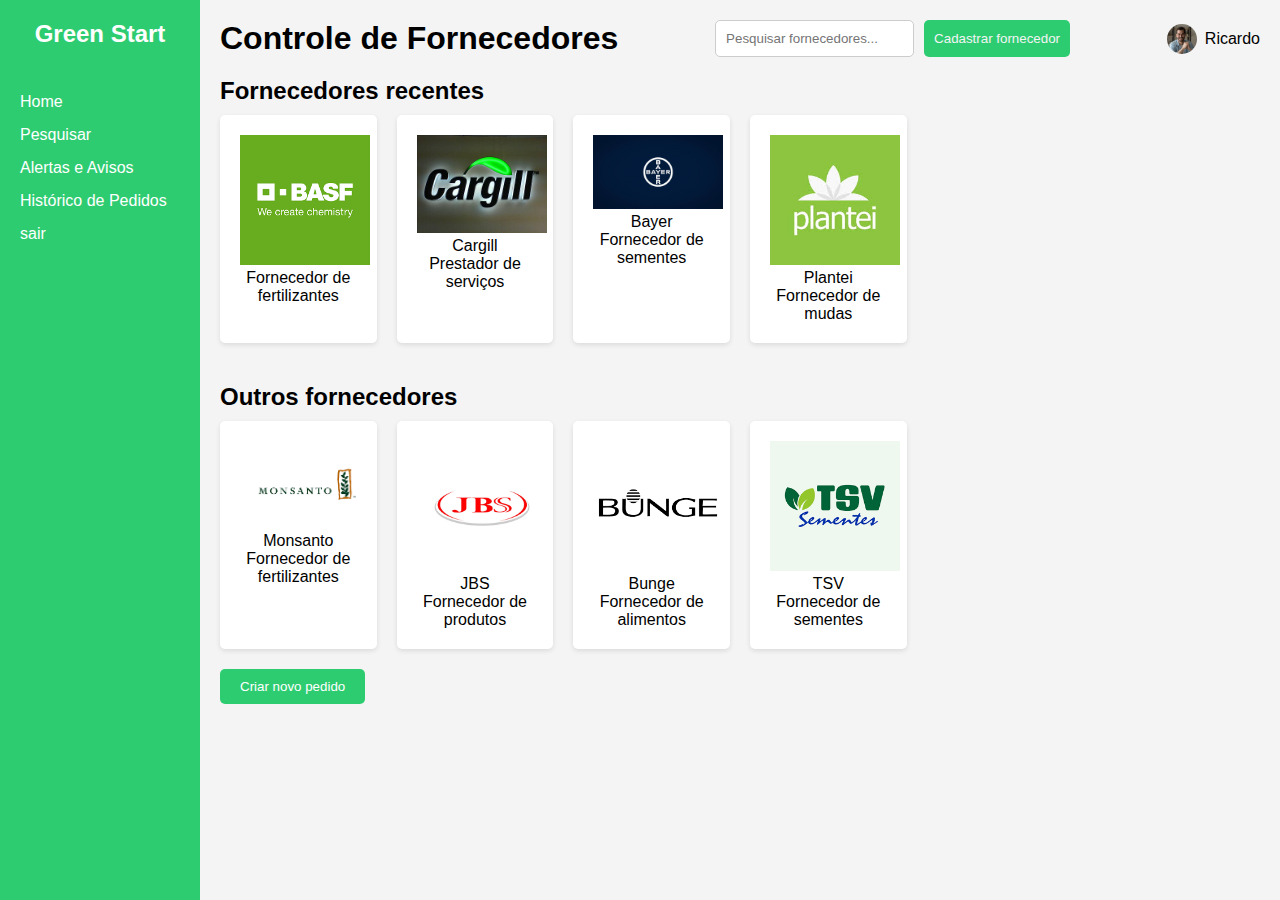
==== fornecedores.html @ 9da6b22e "Add files via upload" ====
<!DOCTYPE html>
<html lang="pt-BR">
<head>
    <meta charset="UTF-8">
    <meta name="viewport" content="width=device-width, initial-scale=1.0">
    <link rel="stylesheet" href="fornecedores.css">
    <title>Controle de Fornecedores</title>
</head>
<body>
    <div class="container">
        <aside class="sidebar">
            <h2>Green Start</h2>
            <nav>
                <ul>
                    <li><a href="#">Home</a></li>
                    <li><a href="#">Pesquisar</a></li>
                    <li><a href="#">Alertas e Avisos</a></li>
                    <li><a href="#">Histórico de Pedidos</a></li>
                </ul>
            </nav>
           
         <a id="logoutButton" href="login.html"> sair</a>
        </aside>
        <script>
            document.getElementById('logoutButton').addEventListener('click', function() {
                const confirmLogout = confirm("Deseja sair de sua conta?");
                if (confirmLogout) {
                    window.location.href = "login.html"; // Redireciona para a página de login
                }
            });
        </script>

        <main class="main-content">
            <header>
                <h1>Controle de Fornecedores</h1>
                <div class="search-bar">
                    <input type="text" placeholder="Pesquisar fornecedores...">
                    <button class="cadastrar-btn"><a href="cadastro.html">Cadastrar fornecedor</a></button>
                </div>
                <div class="user">
                    <a href="#">
                        <img class="user-img" src="imagemUsuario.png" alt="imagem usuario">
                        Ricardo
                    </a>
                </div>
            
            </header>
            <section class="fornecedores">
                <h2>Fornecedores recentes</h2>
                <div class="fornecedor-grid">
                    <a href="#" class="fornecedor-card"> <img class="imagem-fornecedor" src="basf.png" alt="imagem basf"> <br><span>Fornecedor de fertilizantes</span></a>
                    <a href="#" class="fornecedor-card"><img class="imagem-fornecedor" src="cargill.jpg" alt="imagem cargill">Cargill<br><span>Prestador de serviços</span></a>
                    <a href="#" class="fornecedor-card"><img class="imagem-fornecedor" src="bayer.jpeg" alt="imagem bayer">Bayer<br><span>Fornecedor de sementes</span></a>
                    <a href="#" class="fornecedor-card"><img class="imagem-fornecedor" src="plantei.jpeg" alt="imagem plantei">Plantei<br><span>Fornecedor de mudas</span></a>
                </div>
                <div class="spacer"></div> 
                <h2>Outros fornecedores</h2>
                <div class="fornecedor-grid">
                    <a href="#" class="fornecedor-card"><img class="imagem-fornecedor" src="monsanto.png" alt="imagem monsanto">Monsanto<br><span>Fornecedor de fertilizantes</span></a>
                    <a href="#" class="fornecedor-card"><img class="imagem-fornecedor" src="jbs.png" alt="imagem jbs">JBS<br><span>Fornecedor de produtos</span></a>
                    <a href="#" class="fornecedor-card"><img class="imagem-fornecedor" src="bunge.png" alt="imagem bunge">Bunge<br><span>Fornecedor de alimentos</span></a>
                    <a href="#" class="fornecedor-card"><img class="imagem-fornecedor" src="tsv.png" alt="tsv">TSV<br><span>Fornecedor de sementes</span></a>
                </div>
            </section>
            <button class="new-order-btn"><a href="criar-pedido.html">Criar novo pedido</a></button>
        </main>
    </div>
    <script src="script.js"></script>
</body>
</html>
---- fornecedores.css ----
* {
    box-sizing: border-box;
    margin: 0;
    padding: 0;
}

body {
    font-family: Arial, sans-serif;
    background-color: #f4f4f4;
    display: flex;
    height: 100vh;
}


.container {
    display: flex;
    flex: 1;
}

.sidebar {
    width: 200px;
    background-color: #2ecc71;
    padding: 20px;
    color: white;
    height: 100%; 
}

.sidebar h2 {
    text-align: center;
    padding-bottom: 30px;
}

.sidebar nav ul {
    list-style: none;
}

.sidebar nav ul li {
    margin: 15px 0;
}

.sidebar nav ul li a {
    color: white;
    text-decoration: none;
}
.sidebar a{
    text-decoration: none;
    color: white;
}

.main-content {
    flex: 1;
    padding: 20px;
    overflow-y: auto; 
}

header {
    display: flex;
    justify-content: space-between;
    align-items: center;
}

.user {
    display: flex;
    align-items: center; /* Alinha verticalmente a imagem e o texto */
}

.user a {
    text-decoration: none;
    color: black;
    display: flex; /* Permite que a imagem e o texto fiquem na mesma linha */
    align-items: center; /* Alinha verticalmente a imagem e o texto */
}

.user-img {
    width: 30px;
    height: 30px; /* Adiciona altura para manter a proporção */
    border-radius: 100%;
    margin-right: 8px; /* Adiciona espaço entre a imagem e o texto */
}
.search-bar {
    display: flex;
}

.search-bar a{
    text-decoration: none;
    color: #f4f4f4;
}

.search-bar input {
    padding: 10px;
    border: 1px solid #ccc;
    border-radius: 5px;
}

.search-bar .cadastrar-btn {
    padding: 10px;
    margin-left: 10px;
    background-color: #2ecc71;
    color: white;
    border: none;
    border-radius: 5px;
    cursor: pointer;
}

.fornecedores {
    margin-top: 20px;
}

.imagem-fornecedor{
   width: 130px;
}

.fornecedor-grid {
    display: grid;
    grid-template-columns: repeat(auto-fill, minmax(150px, 1fr));
    gap: 20px;
    margin-top: 10px;
}

.fornecedor-card {
    background-color: white;
    padding: 20px;
    border-radius: 5px;
    box-shadow: 0 2px 5px rgba(0, 0, 0, 0.1);
    text-align: center;
    text-decoration: none; /* Remove underline dos links */
    color: black; /* Cor do texto */
}

.fornecedor-card:hover {
    background-color: #e8e8e8; /* Efeito hover */
}

.spacer {
    height: 40px; /* Altura do espaço entre as seções */
}

.new-order-btn {
    margin-top: 20px;
    padding: 10px 20px;
    background-color: #2ecc71;
    color: white;
    border: none;
    border-radius: 5px;
    cursor: pointer;
}

.new-order-btn a{
    text-decoration: none;
    color: white;
}
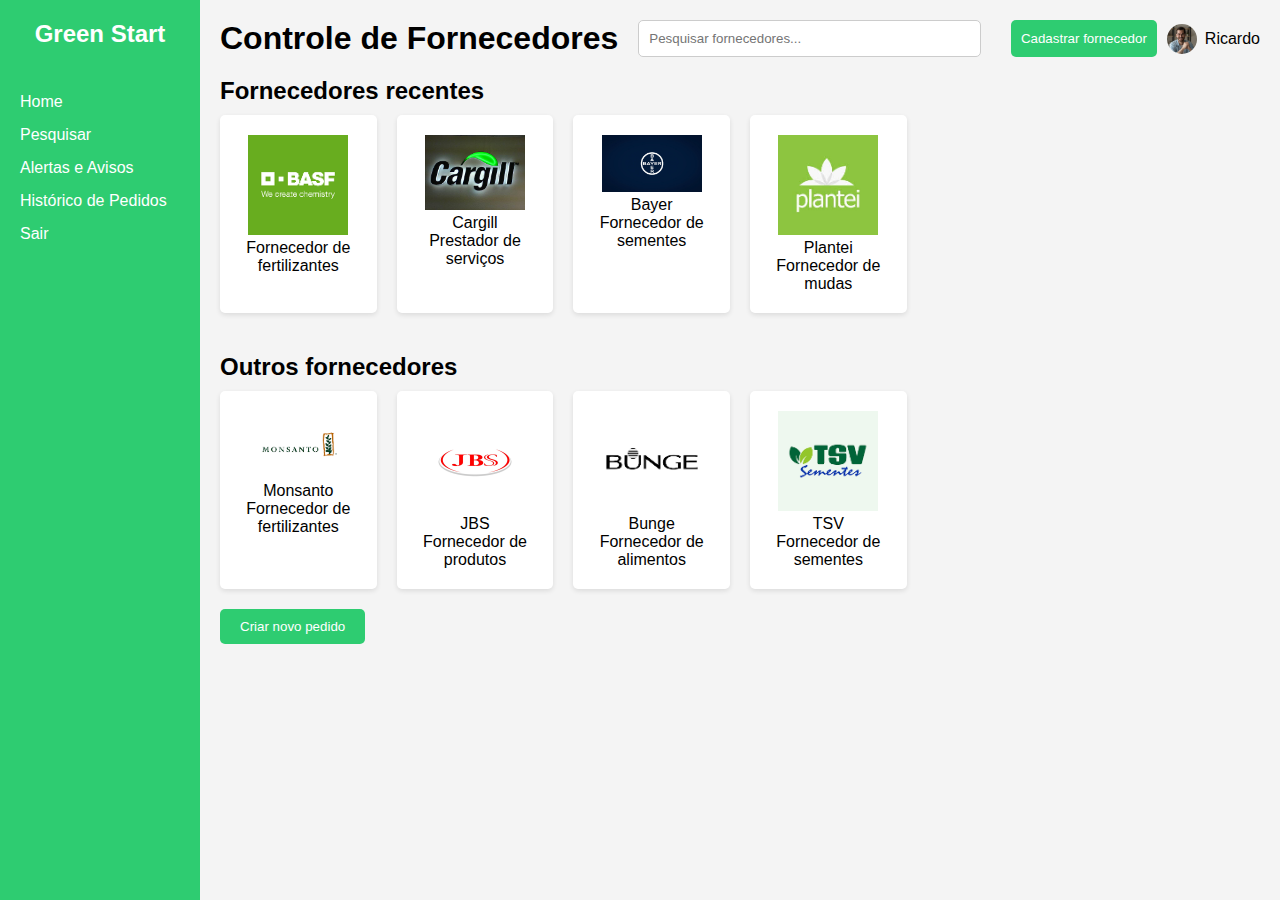
==== commit 13e2caaa: "Add files via upload" ====
--- a/fornecedores.html
+++ b/fornecedores.html
@@ -8,7 +8,7 @@
 </head>
 <body>
     <div class="container">
-        <aside class="sidebar">
+        <aside class="sidebar" id="sidebar">
             <h2>Green Start</h2>
             <nav>
                 <ul>
@@ -18,17 +18,8 @@
                     <li><a href="#">Histórico de Pedidos</a></li>
                 </ul>
             </nav>
-           
-         <a id="logoutButton" href="login.html"> sair</a>
+            <a id="logoutButton" href="login.html">Sair</a>
         </aside>
-        <script>
-            document.getElementById('logoutButton').addEventListener('click', function() {
-                const confirmLogout = confirm("Deseja sair de sua conta?");
-                if (confirmLogout) {
-                    window.location.href = "login.html"; // Redireciona para a página de login
-                }
-            });
-        </script>
 
         <main class="main-content">
             <header>
@@ -43,8 +34,8 @@
                         Ricardo
                     </a>
                 </div>
-            
             </header>
+
             <section class="fornecedores">
                 <h2>Fornecedores recentes</h2>
                 <div class="fornecedor-grid">
@@ -53,7 +44,7 @@
                     <a href="#" class="fornecedor-card"><img class="imagem-fornecedor" src="bayer.jpeg" alt="imagem bayer">Bayer<br><span>Fornecedor de sementes</span></a>
                     <a href="#" class="fornecedor-card"><img class="imagem-fornecedor" src="plantei.jpeg" alt="imagem plantei">Plantei<br><span>Fornecedor de mudas</span></a>
                 </div>
-                <div class="spacer"></div> 
+                <div class="spacer"></div>
                 <h2>Outros fornecedores</h2>
                 <div class="fornecedor-grid">
                     <a href="#" class="fornecedor-card"><img class="imagem-fornecedor" src="monsanto.png" alt="imagem monsanto">Monsanto<br><span>Fornecedor de fertilizantes</span></a>
@@ -65,6 +56,14 @@
             <button class="new-order-btn"><a href="criar-pedido.html">Criar novo pedido</a></button>
         </main>
     </div>
-    <script src="script.js"></script>
+
+    <script>
+        document.getElementById('logoutButton').addEventListener('click', function() {
+            const confirmLogout = confirm("Deseja sair de sua conta?");
+            if (confirmLogout) {
+                window.location.href = "login.html"; // Redireciona para a página de login
+            }
+        });
+    </script>
 </body>
 </html>
--- a/fornecedores.css
+++ b/fornecedores.css
@@ -11,7 +11,6 @@
     height: 100vh;
 }
 
-
 .container {
     display: flex;
     flex: 1;
@@ -22,7 +21,8 @@
     background-color: #2ecc71;
     padding: 20px;
     color: white;
-    height: 100%; 
+    height: 100%;
+    display: block;
 }
 
 .sidebar h2 {
@@ -42,7 +42,8 @@
     color: white;
     text-decoration: none;
 }
-.sidebar a{
+
+.sidebar a {
     text-decoration: none;
     color: white;
 }
@@ -50,7 +51,7 @@
 .main-content {
     flex: 1;
     padding: 20px;
-    overflow-y: auto; 
+    overflow-y: auto;
 }
 
 header {
@@ -61,40 +62,42 @@
 
 .user {
     display: flex;
-    align-items: center; /* Alinha verticalmente a imagem e o texto */
+    align-items: center;
 }
 
 .user a {
     text-decoration: none;
     color: black;
-    display: flex; /* Permite que a imagem e o texto fiquem na mesma linha */
-    align-items: center; /* Alinha verticalmente a imagem e o texto */
+    display: flex;
+    align-items: center;
 }
 
 .user-img {
     width: 30px;
-    height: 30px; /* Adiciona altura para manter a proporção */
+    height: 30px;
     border-radius: 100%;
-    margin-right: 8px; /* Adiciona espaço entre a imagem e o texto */
+    margin-right: 8px;
 }
+
 .search-bar {
     display: flex;
-}
-
-.search-bar a{
-    text-decoration: none;
-    color: #f4f4f4;
+    flex: 1;
+    justify-content: space-between;
 }
 
 .search-bar input {
     padding: 10px;
     border: 1px solid #ccc;
     border-radius: 5px;
+    flex: 1;
+    margin-left: 20px;
+    margin-right: 20px;
 }
 
-.search-bar .cadastrar-btn {
+.cadastrar-btn {
     padding: 10px;
     margin-left: 10px;
+    margin-right: 10px;
     background-color: #2ecc71;
     color: white;
     border: none;
@@ -102,12 +105,17 @@
     cursor: pointer;
 }
 
+.cadastrar-btn a{
+    text-decoration: none;
+    color: white;
+}
+
 .fornecedores {
     margin-top: 20px;
 }
 
-.imagem-fornecedor{
-   width: 130px;
+.imagem-fornecedor {
+    width: 100px;
 }
 
 .fornecedor-grid {
@@ -123,16 +131,16 @@
     border-radius: 5px;
     box-shadow: 0 2px 5px rgba(0, 0, 0, 0.1);
     text-align: center;
-    text-decoration: none; /* Remove underline dos links */
-    color: black; /* Cor do texto */
+    text-decoration: none;
+    color: black;
 }
 
 .fornecedor-card:hover {
-    background-color: #e8e8e8; /* Efeito hover */
+    background-color: #e8e8e8;
 }
 
 .spacer {
-    height: 40px; /* Altura do espaço entre as seções */
+    height: 40px;
 }
 
 .new-order-btn {
@@ -145,7 +153,37 @@
     cursor: pointer;
 }
 
-.new-order-btn a{
+.new-order-btn a {
     text-decoration: none;
     color: white;
 }
+
+/* Estilos responsivos */
+@media (max-width: 768px) {
+    .sidebar {
+        display: none;
+    }
+
+    .search-bar input {
+        width: 70%;
+    }
+
+    .user {
+        display: none;
+    }
+}
+
+@media (max-width: 480px) {
+    .search-bar input {
+        width: 100%;
+        margin-bottom: 10px;
+    }
+
+    .fornecedor-grid {
+        grid-template-columns: repeat(auto-fill, minmax(100px, 1fr));
+    }
+
+    .imagem-fornecedor {
+        width: 80px;
+    }
+}
